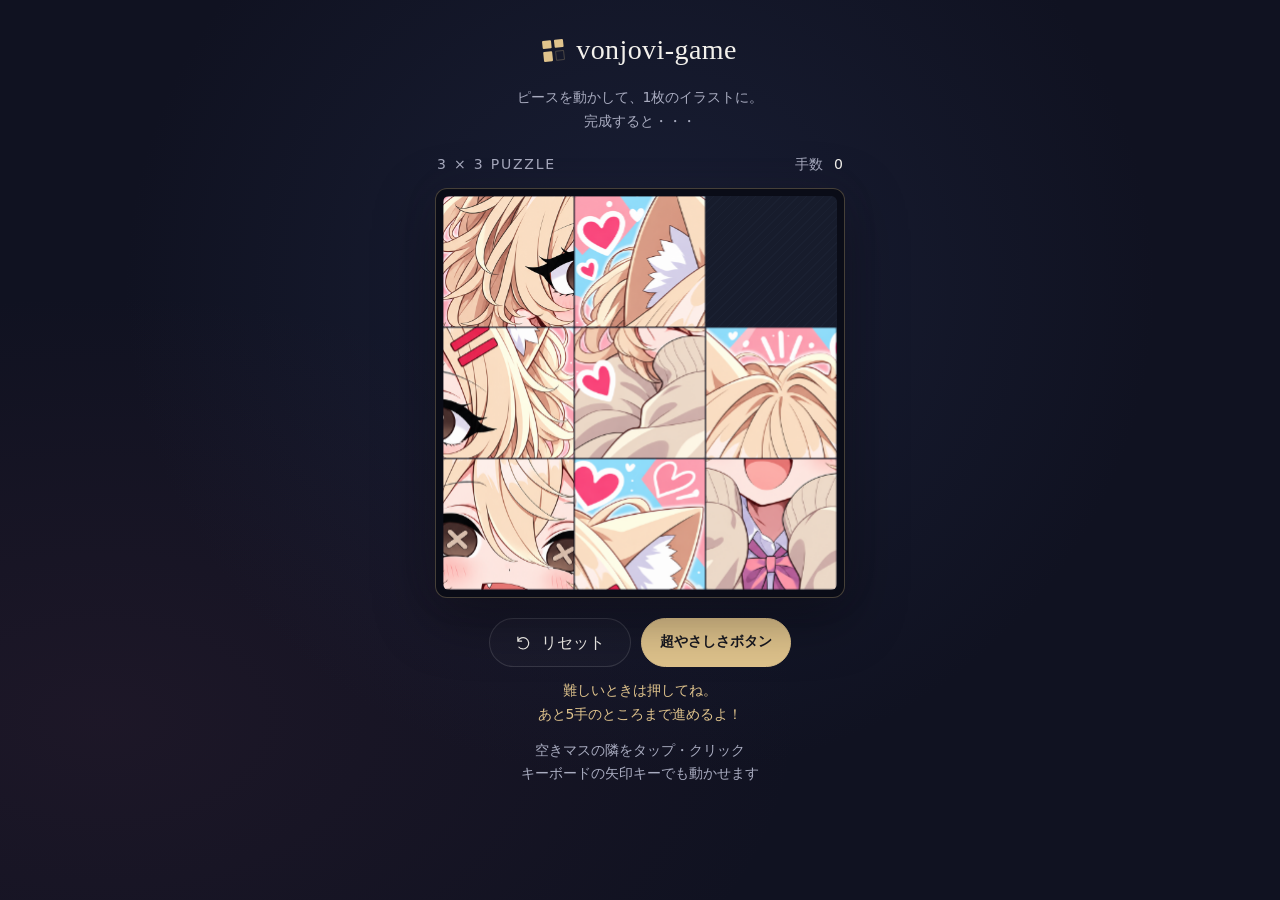
==== index.html @ 9b6f0961 "Add files via upload" ====
<!doctype html>
<html lang="ja">
<head>
  <meta charset="utf-8">
  <meta name="viewport" content="width=device-width,initial-scale=1">
  <meta name="theme-color" content="#101221">
  <meta name="description" content="イラストを完成させて、隠されたメッセージを解き明かす。3×3のスライドパズル。">
  <title>vonjovi-game</title>
  <link rel="icon" type="image/svg+xml" href="data:image/svg+xml,%3Csvg xmlns='http://www.w3.org/2000/svg' viewBox='0 0 32 32'%3E%3Crect width='32' height='32' rx='8' fill='%23101221'/%3E%3Cpath d='M7 7h8v8H7zm10 0h8v8h-8zM7 17h8v8H7z' fill='%23d6b97b'/%3E%3C/svg%3E">
  <style>
    :root{color-scheme:dark;--bg:#101221;--panel:#191d30;--ink:#f3f1ec;--muted:#a9acc0;--gold:#dfc38c;--border:#ffffff20;--ratio:1055/1491}
    *{box-sizing:border-box} [hidden]{display:none!important}
    body{margin:0;min-height:100svh;background:radial-gradient(ellipse at 50% 32%,#26315366 0,transparent 57%),radial-gradient(ellipse at 8% 80%,#71375122,transparent 42%),var(--bg);color:var(--ink);font:16px/1.7 system-ui,-apple-system,"Segoe UI","Noto Sans JP",sans-serif}
    button,textarea{font:inherit}button,a{-webkit-tap-highlight-color:transparent}button{touch-action:manipulation}button:focus-visible,a:focus-visible,textarea:focus-visible{outline:3px solid var(--gold);outline-offset:5px}button{cursor:pointer}button:disabled{cursor:default}
    .site-header{display:flex;align-items:center;justify-content:center;gap:12px;padding:27px 20px 0}
    .mark{width:21px;height:21px;display:grid;grid-template-columns:1fr 1fr;gap:3px;transform:rotate(-6deg)}.mark i{background:var(--gold);border-radius:1px}.mark i:last-child{background:transparent;border:1px solid #dfc38c44}
    h1{margin:0;font:500 28px/1.3 Georgia,"Times New Roman",serif;letter-spacing:.015em}
    main{width:100%;padding:16px 20px 40px;text-align:center}
    .instructions{margin:0 auto 19px;color:var(--muted);font-size:14px}.instructions span{display:inline-block}
    .game{width:min(100%,410px,max(230px,calc((100svh - 310px) * var(--image-ratio,.70758))));margin:auto}
    .game-meta{display:flex;align-items:center;justify-content:space-between;margin:0 2px 11px;color:var(--muted);font-size:14px;gap:12px}.grid-label{letter-spacing:.13em}.move-count{font-variant-numeric:tabular-nums}#moves{color:var(--ink);margin-left:7px}
    .frame{padding:7px;border:1px solid #dfc38c48;border-radius:12px;background:#0a0c17;box-shadow:0 18px 60px #0006,0 0 45px #b07ab00c;position:relative}
    .board{position:relative;width:100%;aspect-ratio:var(--ratio);border-radius:6px;overflow:hidden;background:repeating-linear-gradient(135deg,#171c2c 0px,#171c2c 5px,#1a2031 5px,#1a2031 6px);isolation:isolate}
    .tile{position:absolute;top:0;left:0;width:calc(100% / 3);height:calc(100% / 3);padding:0;border:0;border-radius:2px;background-image:url("image/gazou.png");background-size:300% 300%;background-repeat:no-repeat;box-shadow:inset 0 0 0 1px #0a0c1766;transition:transform .16s ease,filter .16s ease;will-change:transform;z-index:1}
    .tile:not([aria-disabled="true"]):hover{filter:brightness(1.12);z-index:2}.tile:focus-visible{outline-offset:-4px;z-index:3}.tile[aria-disabled="true"]{cursor:default}
    .tile.last{pointer-events:none;opacity:0;transition:opacity .5s ease}.board.complete .tile{box-shadow:none;border-radius:0}.board.complete .tile.last{opacity:1}
    .loading{position:absolute;inset:0;display:grid;place-content:center;padding:24px;background:var(--panel);color:var(--muted);z-index:5;font-size:14px}
    .controls{margin-top:20px;display:flex;justify-content:center;flex-wrap:wrap;gap:10px}.reset{display:inline-flex;align-items:center;justify-content:center;gap:9px;padding:10px 25px;min-height:46px;color:var(--ink);border:1px solid var(--border);border-radius:999px;background:#ffffff05;transition:background .2s,border-color .2s}.reset:hover{background:#ffffff0c;border-color:#ffffff44}.reset svg{width:17px;height:17px}.reset:disabled{opacity:.45}
    .kindness{background:var(--gold);border:1px solid var(--gold);color:#171820;border-radius:999px;padding:10px 18px;min-height:46px;font-weight:650;font-size:14px}.kindness:hover{background:#eed5a4}.kindness:disabled{opacity:.55;cursor:default}.assist-help{font-size:14px;color:var(--gold);margin:12px 0 0}.board.assisting .tile{transition-duration:var(--auto-speed,50ms)}
    .help{margin:12px 0 0;color:var(--muted);font-size:14px}.status{min-height:1.7em;margin:13px 0 0;color:var(--gold);font-size:14px}
    .reward{max-width:680px;margin:26px auto 0;text-align:left;background:linear-gradient(145deg,#24263a,#191c2b);border:1px solid #dfc38c4d;border-radius:18px;padding:28px;animation:arrive .45s ease}
    .reward-label{margin:0 0 7px;color:var(--gold);font-size:12px;letter-spacing:.18em}.reward h2{font-size:24px;font-weight:600;line-height:1.5;margin:0 0 8px}.reward p{margin:0 0 18px;color:#c8cad7;font-size:14px}.reward a{color:var(--gold);text-underline-offset:4px}.reward-head{display:flex;justify-content:space-between;gap:16px;align-items:center;margin-bottom:12px}.reward-head label{font-size:14px;color:var(--muted)}
    .copy{border:1px solid var(--gold);border-radius:8px;background:var(--gold);color:#171820;min-height:44px;padding:9px 16px;font-size:14px;font-weight:650}.copy:hover{background:#eed5a4}.prompt{width:100%;height:300px;resize:vertical;display:block;border:1px solid var(--border);border-radius:8px;background:#101321;color:#e0e2ec;padding:18px;line-height:1.85;font-size:14px;overflow-wrap:anywhere}.copy-feedback{min-height:1.7em;margin-top:10px!important;margin-bottom:0!important;color:var(--gold)!important}
    @keyframes arrive{from{opacity:0;transform:translateY(10px)}to{opacity:1;transform:translateY(0)}}
    @media(min-height:800px) and (min-width:600px){.site-header{padding-top:32px}main{padding-top:18px}}
    @media(max-width:480px){.site-header{padding-top:22px}h1{font-size:26px}main{padding:14px 18px 30px}.game{max-width:350px}.reward{padding:21px 18px}.reward-head{align-items:flex-start;flex-direction:column;gap:10px}.copy{width:100%}.instructions{font-size:14px;margin-bottom:17px}.help{font-size:14px}}
    @media(prefers-reduced-motion:reduce){*,*::before,*::after{animation:none!important;transition:none!important;scroll-behavior:auto!important}}
  </style>
</head>
<body>
  <header class="site-header"><span class="mark" aria-hidden="true"><i></i><i></i><i></i><i></i></span><h1>vonjovi-game</h1></header>
  <main>
    <p class="instructions"><span>ピースを動かして、1枚のイラストに。</span><br><span>完成すると・・・</span></p>
    <section class="game" aria-label="3×3スライドパズル">
      <div class="game-meta"><span class="grid-label">3 × 3 PUZZLE</span><span class="move-count">手数 <output id="moves">0</output></span></div>
      <div class="frame"><div id="board" class="board" role="group" aria-label="パズル盤面。空いているマスの隣のピースを動かせます。"><div id="loading" class="loading" role="status">イラストを読み込んでいます…</div></div></div>
      <div class="controls"><button id="reset" class="reset" type="button" disabled><svg viewBox="0 0 24 24" fill="none" stroke="currentColor" stroke-width="1.7" aria-hidden="true"><path d="M4 10a8 8 0 1 1 1 8M4 4v6h6"/></svg>リセット</button><button id="kindness" class="kindness" type="button" aria-describedby="assist-help" disabled>超やさしさボタン</button></div>
      <p id="assist-help" class="assist-help">難しいときは押してね。<br>あと5手のところまで進めるよ！</p>
      <p class="help">空きマスの隣をタップ・クリック<br>キーボードの矢印キーでも動かせます</p>
      <p id="status" class="status" role="status" aria-live="polite"></p>
      <button id="retry" class="reset" type="button" hidden>解読コードを再読み込み</button>
    </section>
    <section id="reward" class="reward" aria-labelledby="reward-title" hidden>
      <div class="reward-label">PUZZLE COMPLETE</div>
      <h2 id="reward-title" tabindex="-1">完成！ 次は、隠されたメッセージへ。</h2>
      <p><a href="image/gazou.png" download="gazou.png">解読用の画像を保存</a>して、下の文章と一緒にAIへ渡してください。</p>
      <div class="reward-head"><label for="prompt">解読コード（プロンプト）</label><button id="copy" class="copy" type="button">解読コードをコピー</button></div>
      <textarea id="prompt" class="prompt" readonly spellcheck="false" aria-label="解読コード（プロンプト）"></textarea>
      <p id="copy-feedback" class="copy-feedback" role="status" aria-live="polite"></p>
    </section>
    <noscript><p>このパズルを遊ぶには、ブラウザーのJavaScriptを有効にしてください。</p></noscript>
  </main>
  <script id="puzzle-model">
    const GameModel = (() => {
      const solved = () => Array.from({length:9},(_,i)=>(i+1)%9);
      const adjacent = (a,b) => Math.abs(Math.floor(a/3)-Math.floor(b/3))+Math.abs(a%3-b%3)===1;
      const isSolved = cells => cells.every((n,i)=>n===(i+1)%9);
      function move(cells,tile){
        const at=cells.indexOf(tile),gap=cells.indexOf(0);
        if(!Number.isInteger(tile)||tile<1||tile>8||at<0||!adjacent(at,gap))return false;
        [cells[at],cells[gap]]=[cells[gap],cells[at]];return true;
      }
      function newGame(){
        let cells,history;
        do{
          cells=solved();history=[];let previous=-1;
          for(let step=0;step<24;step++){
            const gap=cells.indexOf(0),options=cells.map((_,i)=>i).filter(i=>i!==previous&&adjacent(i,gap));
            const next=options[Math.floor(Math.random()*options.length)];
            history.push(cells[next]);
            [cells[gap],cells[next]]=[cells[next],cells[gap]];previous=gap;
          }
        }while(cells.reduce((sum,n,i)=>sum+(n?Math.abs(Math.floor((n-1)/3)-Math.floor(i/3))+Math.abs((n-1)%3-i%3):0),0)<6);
        return {cells,history};
      }
      const shuffle=()=>newGame().cells;
      let nearGoal;
      function helpPlan(cells,history){
        // Exact shortest distances for the small neighborhood of the goal.
        if(!nearGoal){
          const start=solved(),queue=[start];nearGoal=new Map([[start.join(','),0]]);
          for(let q=0;q<queue.length;q++){
            const state=queue[q],depth=nearGoal.get(state.join(','));
            if(depth===5)continue;
            const gap=state.indexOf(0);
            for(let at=0;at<state.length;at++)if(adjacent(at,gap)){
              const next=[...state];move(next,state[at]);const key=next.join(',');
              if(!nearGoal.has(key)){nearGoal.set(key,depth+1);queue.push(next);}
            }
          }
        }
        const state=[...cells],plan=[];
        if(nearGoal.get(state.join(','))===5)return plan;
        // Reverse the actual legal history. Stop as soon as the goal is exactly
        // five moves away; this does not require solving an arbitrary 15-puzzle.
        for(let i=history.length-1;i>=0;i--){
          if(!move(state,history[i]))throw new Error('Invalid puzzle history');
          plan.push(history[i]);
          if(nearGoal.get(state.join(','))===5)return plan;
        }
        if(!isSolved(state))throw new Error('Puzzle history does not reach the goal');
        // Also handles pressing help when already fewer than five moves away.
        for(const tile of [8,7,4,5,6]){move(state,tile);plan.push(tile);}
        if(nearGoal.get(state.join(','))!==5)throw new Error('Invalid help target');
        return plan;
      }
      return {solved,adjacent,isSolved,move,shuffle,newGame,helpPlan};
    })();
  </script>
  <script id="puzzle-ui">
    (()=>{
      const $=id=>document.getElementById(id),board=$('board'),reward=$('reward'),prompt=$('prompt');
      let cells=[],moves=0,ready=false,complete=false,epoch=0,rewardRequest=null,history=[],assisting=false;
      const tiles=[];
      for(let tile=1;tile<=9;tile++){
        const el=document.createElement(tile===9?'div':'button');
        el.className='tile'+(tile===9?' last':'');
        el.style.backgroundPosition=`${((tile-1)%3)*100/2}% ${Math.floor((tile-1)/3)*100/2}%`;
        if(tile<9){el.type='button';el.addEventListener('click',()=>play(tile));}
        else el.setAttribute('aria-hidden','true');
        board.append(el);tiles.push(el);
      }
      function render(){
        const gap=cells.indexOf(0);
        tiles.forEach((el,i)=>{
          const pos=i===8?8:cells.indexOf(i+1);
          el.style.transform=`translate(${(pos%3)*100}%,${Math.floor(pos/3)*100}%)`;
          if(i<8){
            const allowed=ready&&!complete&&!assisting&&GameModel.adjacent(pos,gap);
            el.setAttribute('aria-disabled',String(!allowed));
            el.setAttribute('aria-label',`ピース${i+1}、${Math.floor(pos/3)+1}行${pos%3+1}列${allowed?'、移動できます':''}`);
            el.disabled=!ready||complete||assisting;
          }
        });
        $('moves').textContent=String(moves);board.classList.toggle('complete',complete);
        board.classList.toggle('assisting',assisting);$('kindness').disabled=!ready||complete||assisting;
        $('kindness').textContent=assisting?'自動で移動しています…':'超やさしさボタン';
      }
      function reset(){
        if(!ready)return;
        epoch++;rewardRequest?.abort();rewardRequest=null;const game=GameModel.newGame();cells=game.cells;history=game.history;assisting=false;moves=0;complete=false;reward.hidden=true;prompt.value='';$('retry').hidden=true;
        $('copy-feedback').textContent='';$('copy').textContent='解読コードをコピー';
        $('status').textContent='';render();
      }
      function play(tile){
        if(!ready||complete||assisting||!GameModel.move(cells,tile))return false;
        record(tile);
        moves++;complete=GameModel.isSolved(cells);render();
        if(complete){
          $('status').textContent=`${moves}手で完成！ 解読コードを開いています…`;
          void revealReward([...cells],epoch);
        }
        return true;
      }
      function record(tile){
        if(history[history.length-1]===tile)history.pop();else history.push(tile);
      }
      async function assist(){
        if(!ready||complete||assisting)return;
        const requestEpoch=epoch;
        try{
          const plan=GameModel.helpPlan(cells,history);
          assisting=true;$('status').textContent='あと5手のところまで、自動で進めています。';render();
          const reduced=matchMedia('(prefers-reduced-motion: reduce)').matches;
          const delay=reduced?0:Math.max(16,Math.min(90,5000/Math.max(1,plan.length)));
          board.style.setProperty('--auto-speed',delay+'ms');
          for(const tile of plan){
            if(requestEpoch!==epoch)return;
            if(!GameModel.move(cells,tile))throw new Error('Automatic move failed');
            record(tile);render();
            await new Promise(resolve=>setTimeout(resolve,delay));
          }
          if(requestEpoch!==epoch)return;
          assisting=false;render();$('status').textContent='あと5手で完成する配置にしたよ！';
        }catch{
          if(requestEpoch!==epoch)return;
          assisting=false;render();$('status').textContent='自動移動できませんでした。リセットして、もう一度お試しください。';
        }
      }
      async function revealReward(solution,requestEpoch){
        try{
          if(!GameModel.isSolved(solution))return;
          rewardRequest?.abort();
          const request=new AbortController();rewardRequest=request;$('retry').hidden=true;
          const response=await fetch('prompt.txt',{signal:request.signal,cache:'no-store'});
          if(!response.ok)throw new Error('Prompt could not be loaded');
          const text=await response.text();
          if(!text.trim())throw new Error('Prompt is empty');
          if(requestEpoch!==epoch||!complete)return;
          prompt.value=text;reward.hidden=false;
          $('status').textContent=`${moves}手で完成しました！`;
          $('reward-title').focus({preventScroll:true});
          reward.scrollIntoView({behavior:matchMedia('(prefers-reduced-motion: reduce)').matches?'auto':'smooth',block:'start'});
        }catch{
          if(requestEpoch!==epoch||!complete)return;
          prompt.value='';reward.hidden=true;
          $('status').textContent='解読コードを読み込めませんでした。通信状態を確認して再読み込みしてください。';
          $('retry').hidden=false;
        }
      }
      $('retry').addEventListener('click',()=>{if(complete)void revealReward([...cells],epoch);});
      $('reset').addEventListener('click',reset);
      $('kindness').addEventListener('click',()=>void assist());
      document.addEventListener('keydown',event=>{
        if(!ready||complete||assisting||event.altKey||event.ctrlKey||event.metaKey||['TEXTAREA','INPUT','SELECT'].includes(event.target.tagName))return;
        const offset={ArrowUp:3,ArrowDown:-3,ArrowLeft:1,ArrowRight:-1}[event.key];
        if(offset===undefined)return;
        event.preventDefault();const gap=cells.indexOf(0),from=gap+offset;
        if(from>=0&&from<9&&GameModel.adjacent(gap,from))play(cells[from]);
      });
      $('copy').addEventListener('click',async()=>{
        if(!complete||!prompt.value)return;
        const copyEpoch=epoch;let copied=false;
        try{if(navigator.clipboard&&window.isSecureContext){await navigator.clipboard.writeText(prompt.value);copied=true;}}catch{}
        if(copyEpoch!==epoch)return;
        if(!copied){
          prompt.focus();prompt.select();prompt.setSelectionRange(0,prompt.value.length);
          try{copied=document.execCommand('copy');}catch{}
        }
        $('copy-feedback').textContent=copied?'コピーしました。画像と一緒にAIへ渡してください。':'文章を選択しました。長押し、または Ctrl+C / ⌘C でコピーしてください。';
        $('copy').textContent=copied?'コピーしました':'選択した文章をコピー';
      });
      const source=new Image();
      source.onload=()=>{
        board.style.aspectRatio=`${source.naturalWidth} / ${source.naturalHeight}`;
        document.documentElement.style.setProperty('--image-ratio',source.naturalWidth/source.naturalHeight);
        ready=true;$('loading').hidden=true;$('reset').disabled=false;reset();
      };
      source.onerror=()=>{$('loading').textContent='イラストを読み込めませんでした。ページを再読み込みしてください。';};
      source.src='image/gazou.png';
      // Agent controls use exactly the same move and reset actions as the UI.
      const context=document.modelContext;
      if(context?.registerTool){
        const lifecycle=new AbortController();
        const snapshot=()=>({ready,cells:[...cells],moves,complete,assisting});
        const schema={type:'object',properties:{},additionalProperties:false};
        const registrations=[
          {name:'get_puzzle_state',description:'Read the visible 3×3 puzzle. Cells are row-major, 0 is the empty cell.',inputSchema:schema,annotations:{readOnlyHint:true},execute:()=>snapshot()},
          {name:'move_puzzle_tile',description:'Move one tile adjacent to the empty cell, like clicking that tile.',inputSchema:{type:'object',properties:{tile:{type:'integer',minimum:1,maximum:8}},required:['tile'],additionalProperties:false},annotations:{readOnlyHint:false},execute:input=>{
            if(!input||Object.keys(input).some(k=>k!=='tile')||!Number.isInteger(input.tile)||input.tile<1||input.tile>8)throw new Error('tile must be an integer from 1 to 8');
            if(!play(input.tile))throw new Error('Tile cannot move in the current state');return snapshot();}},
          {name:'assist_puzzle',description:'Automatically make legal moves until the puzzle is exactly five moves from completion.',inputSchema:schema,annotations:{readOnlyHint:false},execute:async()=>{if(!ready||complete||assisting)throw new Error('Help is unavailable');await assist();return snapshot();}},
          {name:'reset_puzzle',description:'Start a new solvable puzzle, reset the move count, and hide the unlocked prompt.',inputSchema:schema,annotations:{readOnlyHint:false},execute:()=>{if(!ready)throw new Error('Image is not ready');reset();return snapshot();}}
        ];
        for(const tool of registrations){try{Promise.resolve(context.registerTool(tool,{signal:lifecycle.signal})).catch(()=>{});}catch{}}
        window.addEventListener('pagehide',()=>lifecycle.abort(),{once:true});
      }
    })();
  </script>
</body>
</html>
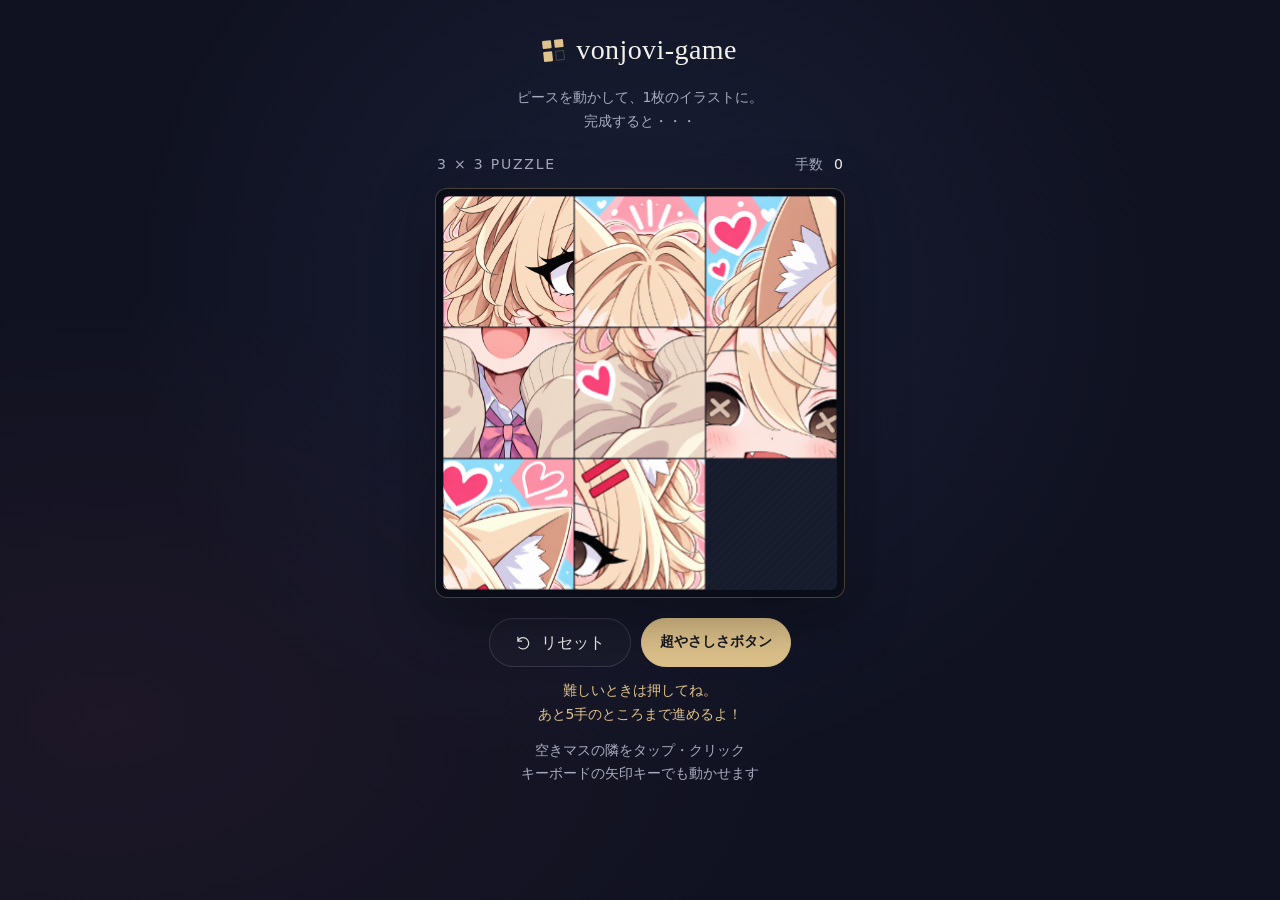
==== commit 8650680f: "Add files via upload" ====
--- a/index.html
+++ b/index.html
@@ -53,7 +53,7 @@
     <section id="reward" class="reward" aria-labelledby="reward-title" hidden>
       <div class="reward-label">PUZZLE COMPLETE</div>
       <h2 id="reward-title" tabindex="-1">完成！ 次は、隠されたメッセージへ。</h2>
-      <p><a href="image/gazou.png" download="gazou.png">解読用の画像を保存</a>して、下の文章と一緒にAIへ渡してください。</p>
+      <p><a href="https://x.com/vonjovi_14/status/2108567350417199455?s=20">解読用の画像を保存</a>して、下の文章と一緒にAIへ渡してください。</p>
       <div class="reward-head"><label for="prompt">解読コード（プロンプト）</label><button id="copy" class="copy" type="button">解読コードをコピー</button></div>
       <textarea id="prompt" class="prompt" readonly spellcheck="false" aria-label="解読コード（プロンプト）"></textarea>
       <p id="copy-feedback" class="copy-feedback" role="status" aria-live="polite"></p>
